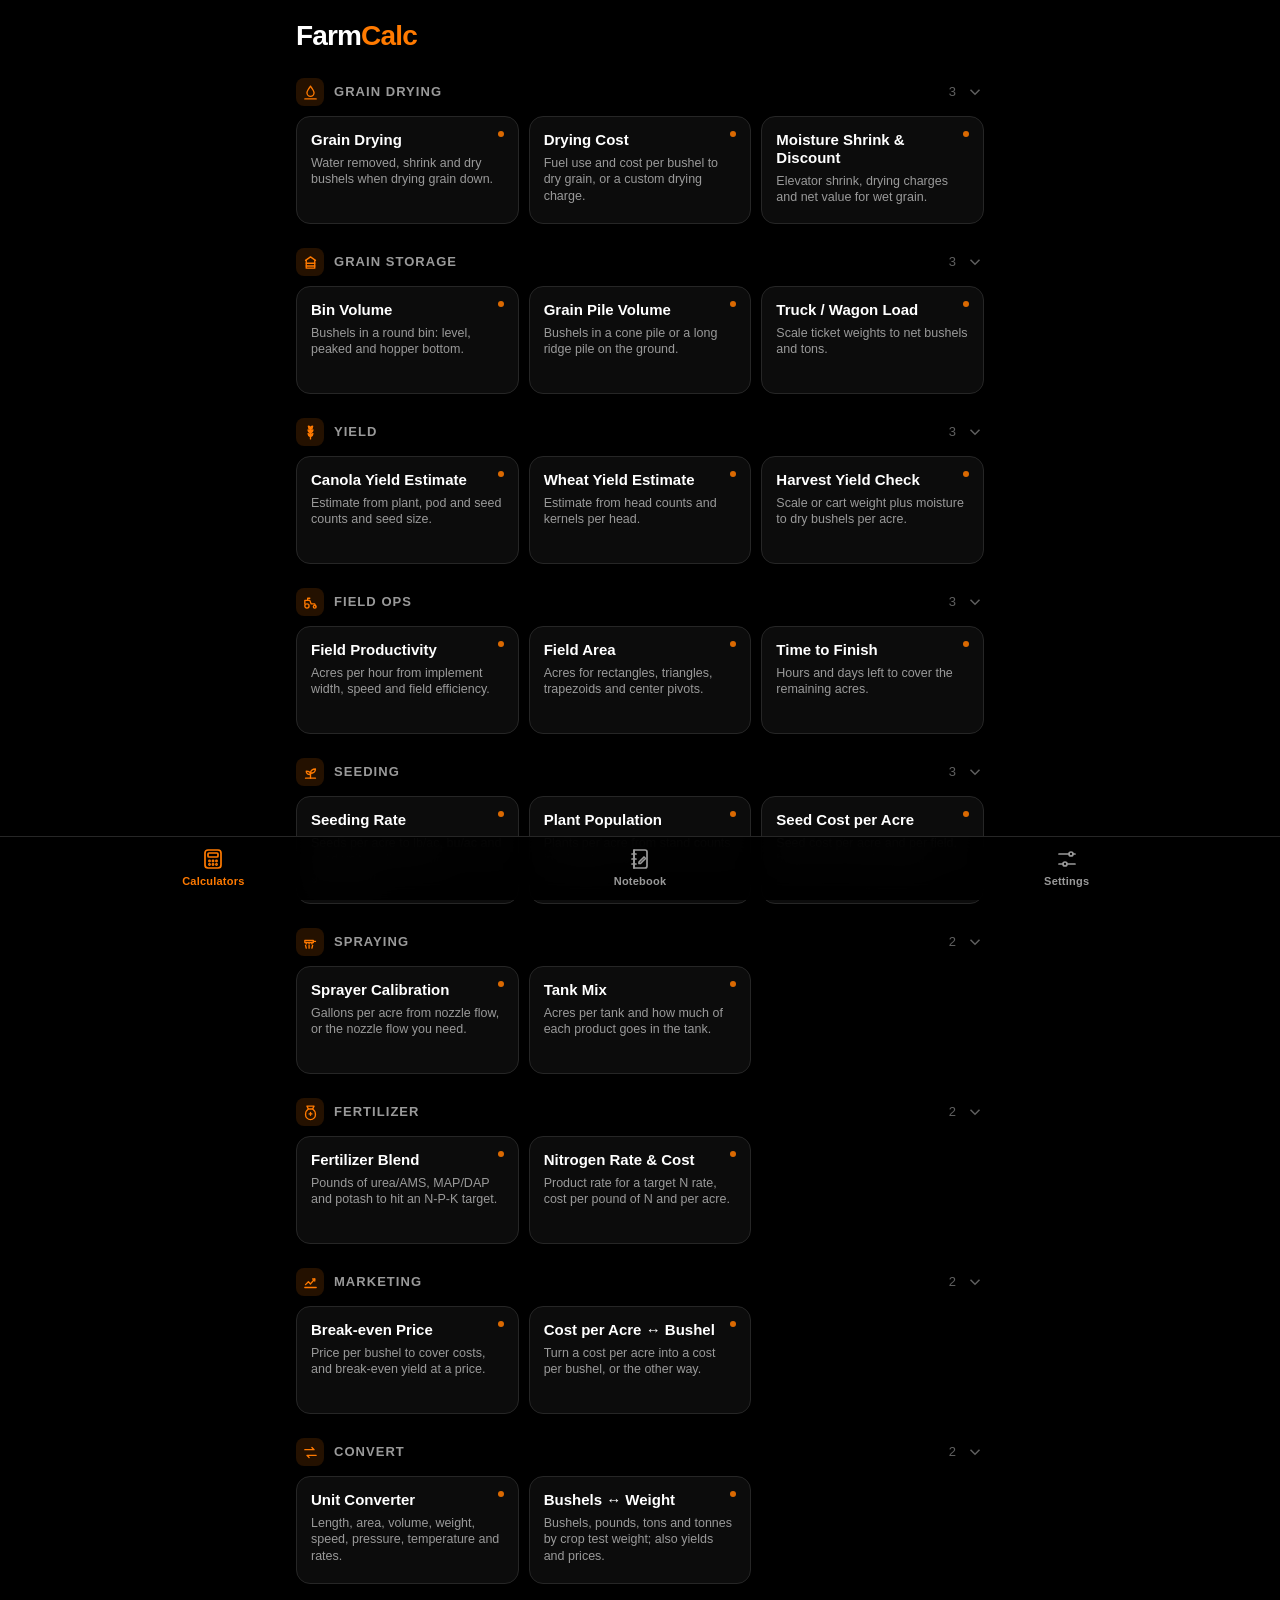
==== index.html @ 5f00cc7a "Add files via upload" ====
<!doctype html>
<html lang="en">
<head>
  <meta charset="utf-8">
  <meta name="viewport" content="width=device-width, initial-scale=1, viewport-fit=cover, user-scalable=no">
  <title>Farm Calc</title>
  <meta name="description" content="Farm calculators with a sketchable notebook.">
  <meta name="theme-color" content="#000000">
  <meta name="color-scheme" content="dark">

  <!-- Installable on Android and iPhone -->
  <link rel="manifest" href="manifest.webmanifest">
  <meta name="mobile-web-app-capable" content="yes">
  <meta name="apple-mobile-web-app-capable" content="yes">
  <meta name="apple-mobile-web-app-status-bar-style" content="black-translucent">
  <meta name="apple-mobile-web-app-title" content="Farm Calc">
  <link rel="apple-touch-icon" href="icons/apple-touch-icon.png">
  <link rel="icon" href="icons/icon.svg" type="image/svg+xml">

  <!-- Handwriting font for the notebook (cached by the service worker for offline use) -->
  <link rel="preconnect" href="https://fonts.googleapis.com">
  <link rel="preconnect" href="https://fonts.gstatic.com" crossorigin>
  <link rel="stylesheet" href="https://fonts.googleapis.com/css2?family=Caveat:wght@500;700&display=swap">

  <link rel="stylesheet" href="css/styles.css">
</head>
<body>
  <div id="app">
    <main id="view" class="view"></main>
    <nav class="tabbar" id="tabbar" aria-label="Main">
      <a href="#/" data-tab="home">
        <svg viewBox="0 0 24 24" aria-hidden="true"><rect x="4" y="3" width="16" height="18" rx="3"/><rect x="7" y="6" width="10" height="4" rx="1"/><circle cx="8.5" cy="14" r=".6"/><circle cx="12" cy="14" r=".6"/><circle cx="15.5" cy="14" r=".6"/><circle cx="8.5" cy="17.5" r=".6"/><circle cx="12" cy="17.5" r=".6"/><circle cx="15.5" cy="17.5" r=".6"/></svg>
        <span>Calculators</span>
      </a>
      <a href="#/notebook" data-tab="notebook">
        <svg viewBox="0 0 24 24" aria-hidden="true"><path d="M6 3h11a2 2 0 0 1 2 2v14a2 2 0 0 1-2 2H6z"/><path d="M6 3v18M4 7h4M4 12h4M4 17h4"/><path d="M11 15l5-5 1.5 1.5-5 5H11z"/></svg>
        <span>Notebook</span>
      </a>
      <a href="#/settings" data-tab="settings">
        <svg viewBox="0 0 24 24" aria-hidden="true"><path d="M4 7h10M18 7h2M4 17h4M12 17h8"/><circle cx="16" cy="7" r="2"/><circle cx="10" cy="17" r="2"/></svg>
        <span>Settings</span>
      </a>
    </nav>
    <div id="toast" class="toast" role="status" aria-live="polite"></div>
    <div id="sheet-root"></div>
  </div>
  <!-- One plain script (built from js/*.js by tools/build.py) so the app also opens straight from the folder -->
  <script src="js/bundle.js"></script>
</body>
</html>
---- css/styles.css ----
/* ============ Tokens ============ */
:root {
  --bg: #000;
  --surface: #0c0c0c;
  --surface-2: #151515;
  --surface-3: #1e1e1e;
  --line: #262626;
  --line-2: #333;
  --text: #fff;
  --muted: #9a9a9a;
  --faint: #5f5f5f;
  --accent: #ff7a00;
  --accent-2: #ff9a3d;
  --accent-dim: rgba(255, 122, 0, .14);
  --danger: #ff4d4d;
  --radius: 14px;
  --radius-sm: 10px;
  --tabbar-h: 64px;
  --safe-top: env(safe-area-inset-top, 0px);
  --safe-bottom: env(safe-area-inset-bottom, 0px);
  --font: -apple-system, BlinkMacSystemFont, "Segoe UI", Roboto, "Helvetica Neue", Arial, sans-serif;
  --hand: "Caveat", "Segoe Print", "Bradley Hand", "Comic Sans MS", cursive;
  color-scheme: dark;
}

* { box-sizing: border-box; -webkit-tap-highlight-color: transparent; }
html, body { margin: 0; height: 100%; background: var(--bg); color: var(--text); }
body {
  font-family: var(--font);
  font-size: 16px;
  line-height: 1.4;
  -webkit-font-smoothing: antialiased;
  overscroll-behavior: none;
}
button, input, select, textarea { font: inherit; color: inherit; }
button { cursor: pointer; }
a { color: inherit; text-decoration: none; }
svg { display: block; }

#app { min-height: 100%; }
.view {
  min-height: 100vh;
  padding: calc(var(--safe-top) + 8px) 16px calc(var(--tabbar-h) + var(--safe-bottom) + 24px);
  max-width: 720px;
  margin: 0 auto;
}
.view.full { max-width: none; padding: 0; height: 100vh; height: 100dvh; overflow: hidden; }

/* ============ Tab bar ============ */
.tabbar {
  position: fixed; left: 0; right: 0; bottom: 0; z-index: 50;
  display: flex; justify-content: space-around;
  height: calc(var(--tabbar-h) + var(--safe-bottom));
  padding-bottom: var(--safe-bottom);
  background: rgba(0, 0, 0, .92);
  backdrop-filter: blur(12px); -webkit-backdrop-filter: blur(12px);
  border-top: 1px solid var(--line);
}
.tabbar a {
  flex: 1; display: flex; flex-direction: column; align-items: center; justify-content: center; gap: 3px;
  color: var(--muted); font-size: 11px; font-weight: 600; letter-spacing: .02em;
}
.tabbar svg { width: 24px; height: 24px; fill: none; stroke: currentColor; stroke-width: 1.7; stroke-linecap: round; stroke-linejoin: round; }
.tabbar a.active { color: var(--accent); }

/* ============ Headers ============ */
.topbar { display: flex; align-items: center; gap: 10px; min-height: 56px; }
.topbar h1 { font-size: 20px; margin: 0; font-weight: 700; letter-spacing: -.01em; flex: 1; min-width: 0; overflow: hidden; text-overflow: ellipsis; white-space: nowrap; }
.brand { font-size: 28px !important; font-weight: 800 !important; letter-spacing: -.03em !important; }
.brand b { color: var(--accent); font-weight: 800; }
.icon-btn {
  width: 44px; height: 44px; flex: none; display: grid; place-items: center;
  border-radius: 12px; border: 1px solid var(--line); background: var(--surface);
  color: var(--text);
}
.icon-btn svg { width: 22px; height: 22px; fill: none; stroke: currentColor; stroke-width: 1.8; stroke-linecap: round; stroke-linejoin: round; }
.icon-btn:active { background: var(--surface-3); }
.icon-btn.plain { border-color: transparent; background: transparent; }

.subtitle { color: var(--muted); margin: -4px 0 16px; font-size: 14px; }

/* ============ Home ============ */
.search {
  display: flex; align-items: center; gap: 10px;
  background: var(--surface); border: 1px solid var(--line); border-radius: var(--radius);
  padding: 0 14px; height: 48px; margin: 4px 0 20px;
}
.search svg { width: 20px; height: 20px; fill: none; stroke: var(--muted); stroke-width: 2; stroke-linecap: round; }
.search input { flex: 1; background: none; border: 0; outline: 0; height: 100%; font-size: 16px; }
.search input::placeholder { color: var(--faint); }

.recent-row { display: flex; gap: 8px; overflow-x: auto; margin: -6px -16px 18px; padding: 0 16px; scrollbar-width: none; }
.recent-row::-webkit-scrollbar { display: none; }
.chip {
  flex: none; display: inline-flex; align-items: center; gap: 6px;
  height: 34px; padding: 0 12px; border-radius: 999px;
  border: 1px solid var(--line-2); background: var(--surface); color: var(--text);
  font-size: 13px; font-weight: 600; white-space: nowrap;
}
.chip .dot { width: 6px; height: 6px; border-radius: 50%; background: var(--accent); }

.cat-list { margin-top: 8px; }
.cat { margin-bottom: 18px; }
.cat-head {
  width: 100%; display: flex; align-items: center; gap: 10px;
  background: none; border: 0; padding: 6px 0 10px; text-align: left;
}
.cat-head .cat-icon { width: 28px; height: 28px; border-radius: 8px; display: grid; place-items: center; background: var(--accent-dim); color: var(--accent); }
.cat-head .cat-icon svg { width: 17px; height: 17px; fill: none; stroke: currentColor; stroke-width: 1.9; stroke-linecap: round; stroke-linejoin: round; }
.cat-head h2 { margin: 0; font-size: 13px; font-weight: 700; text-transform: uppercase; letter-spacing: .08em; color: var(--muted); flex: 1; }
.cat-head .count { color: var(--faint); font-size: 13px; }
.cat-head .chev { width: 18px; height: 18px; fill: none; stroke: var(--faint); stroke-width: 2; transition: transform .2s; }
.cat.collapsed .chev { transform: rotate(-90deg); }
.cat.collapsed .tiles { display: none; }

.tiles { display: grid; grid-template-columns: 1fr 1fr; gap: 10px; }
@media (min-width: 560px) { .tiles { grid-template-columns: 1fr 1fr 1fr; } }
.tile {
  position: relative; display: flex; flex-direction: column; gap: 6px;
  min-height: 108px; padding: 14px;
  background: var(--surface); border: 1px solid var(--line); border-radius: var(--radius);
  transition: border-color .15s, background .15s;
}
.tile:active { background: var(--surface-2); border-color: var(--accent); }
.tile .t-title { font-weight: 700; font-size: 15px; line-height: 1.2; }
.tile .t-desc { color: var(--muted); font-size: 12.5px; line-height: 1.3; }
.tile::after {
  content: ""; position: absolute; top: 14px; right: 14px; width: 6px; height: 6px; border-radius: 50%;
  background: var(--accent); opacity: .85;
}
.empty { color: var(--muted); text-align: center; padding: 40px 0; }

/* ============ Calculator page ============ */
.calc-desc { color: var(--muted); font-size: 14px; margin: -2px 0 18px; }
.panel { background: var(--surface); border: 1px solid var(--line); border-radius: var(--radius); padding: 6px 14px; margin-bottom: 14px; }
.panel-title { font-size: 12px; font-weight: 700; color: var(--muted); text-transform: uppercase; letter-spacing: .08em; margin: 12px 0 2px; }

.field { display: flex; align-items: center; gap: 10px; padding: 10px 0; border-bottom: 1px solid var(--line); }
.field:last-child { border-bottom: 0; }
.field label { flex: 1; min-width: 0; font-size: 15px; }
.field label small { display: block; color: var(--muted); font-size: 12px; margin-top: 1px; }
.field label .sym { color: var(--accent); font-weight: 700; font-size: 12px; margin-left: 4px; }
.field .input-wrap {
  display: flex; align-items: stretch; height: 44px; flex: none; width: 52%; max-width: 230px;
  background: var(--surface-2); border: 1px solid var(--line-2); border-radius: var(--radius-sm); overflow: hidden;
}
.field .input-wrap:focus-within { border-color: var(--accent); }
.field input[type=text] {
  flex: 1; min-width: 0; width: 100%; background: none; border: 0; outline: 0;
  padding: 0 10px; text-align: right; font-size: 17px; font-variant-numeric: tabular-nums;
}
.field input::placeholder { color: var(--faint); }
.unit-btn {
  flex: none; min-width: 58px; border-radius: 0; padding: 0 10px; border: 0; border-left: 1px solid var(--line-2);
  background: var(--surface-3); color: var(--accent); font-size: 13px; font-weight: 700;
}
.unit-static { flex: none; display: grid; place-items: center; padding: 0 10px; color: var(--muted); font-size: 13px; font-weight: 600; border-left: 1px solid var(--line-2); }
.field select, .select {
  height: 44px; flex: none; width: 52%; max-width: 230px;
  background: var(--surface-2); border: 1px solid var(--line-2); border-radius: var(--radius-sm);
  padding: 0 32px 0 12px; font-size: 15px; outline: 0;
  appearance: none; -webkit-appearance: none;
  background-image: url("data:image/svg+xml,%3Csvg xmlns='http://www.w3.org/2000/svg' viewBox='0 0 24 24' fill='none' stroke='%23ff7a00' stroke-width='2.4' stroke-linecap='round'%3E%3Cpath d='M6 9l6 6 6-6'/%3E%3C/svg%3E");
  background-repeat: no-repeat; background-position: right 10px center; background-size: 16px;
}
.field select:focus, .select:focus { border-color: var(--accent); }
.field.invalid .input-wrap { border-color: var(--danger); }

.seg { display: flex; background: var(--surface-2); border: 1px solid var(--line-2); border-radius: var(--radius-sm); padding: 3px; gap: 3px; }
.seg button { flex: 1; height: 36px; border: 0; border-radius: 8px; background: none; color: var(--muted); font-weight: 600; font-size: 14px; }
.seg button.on { background: var(--accent); color: #000; }

/* Results */
.results { border-color: var(--line-2); padding: 14px; }
.result-primary { display: flex; flex-direction: column; gap: 2px; padding-bottom: 12px; border-bottom: 1px solid var(--line); margin-bottom: 6px; }
.result-primary .r-label { color: var(--muted); font-size: 13px; font-weight: 600; }
.result-primary .r-value { font-size: 38px; font-weight: 800; letter-spacing: -.02em; color: var(--accent); font-variant-numeric: tabular-nums; line-height: 1.1; }
.result-primary .r-unit { font-size: 16px; font-weight: 700; color: var(--text); margin-left: 4px; }
.result-row { display: flex; align-items: baseline; justify-content: space-between; gap: 10px; padding: 9px 0; border-bottom: 1px solid var(--line); }
.result-row:last-child { border-bottom: 0; }
.result-row .r-label { color: var(--muted); font-size: 14px; }
.result-row .r-value { font-weight: 700; font-size: 16px; font-variant-numeric: tabular-nums; text-align: right; }
/* Result units: tap the unit to switch it */
.r-unit-btn {
  background: none; border: 0; padding: 2px 0; margin: 0;
  color: var(--accent-2); font-weight: 700; font-size: inherit;
  text-decoration: underline dotted rgba(255, 154, 61, .5); text-underline-offset: 3px;
}
.result-primary .r-unit-btn { margin-left: 6px; font-size: 16px; }

/* Choice fields: segmented toggle (2–3 short options) under the label */
.field.stack { flex-direction: column; align-items: stretch; gap: 8px; }
.field.stack .choice-seg { width: 100%; }
.choice-seg button { min-height: 38px; padding: 0 6px; font-size: 14px; }

/* Choice fields with longer lists: a rounded button that opens a picker sheet */
.pick-btn {
  flex: none; width: 52%; max-width: 230px; height: 44px;
  display: flex; align-items: center; gap: 8px; padding: 0 12px 0 14px;
  background: var(--surface-2); border: 1px solid var(--line-2); border-radius: var(--radius-sm);
  color: var(--text); font-size: 15px; text-align: left;
}
.pick-btn .pick-label { flex: 1; min-width: 0; overflow: hidden; text-overflow: ellipsis; white-space: nowrap; }
.pick-btn svg { width: 16px; height: 16px; flex: none; fill: none; stroke: var(--accent); stroke-width: 2.4; stroke-linecap: round; stroke-linejoin: round; }
.pick-btn:active, .pick-btn:focus-visible { border-color: var(--accent); outline: 0; }
.sheet .list-item.on .li-title { color: var(--accent); }
.sheet .list-item.on svg { stroke: var(--accent); }

/* Show work: per-step add */
.work .step { position: relative; padding-right: 40px; }
.step-add {
  position: absolute; top: 0; right: 0; width: 32px; height: 32px; border-radius: 9px;
  border: 1px solid var(--line-2); background: var(--surface); color: var(--accent);
  display: grid; place-items: center; padding: 0;
}
.step-add svg { width: 16px; height: 16px; fill: none; stroke: currentColor; stroke-width: 2.4; stroke-linecap: round; }
.step-add:active { background: var(--accent); color: #000; }
.work-hint { margin-left: auto; color: var(--faint); font-weight: 500; font-size: 12px; }

/* Add-to-notebook picker */
.sheet .list-item.pick .checkbox {
  width: 22px; height: 22px; flex: none; border-radius: 6px; border: 2px solid var(--line-2);
  display: grid; place-items: center;
}
.sheet .list-item.pick.on .checkbox { background: var(--accent); border-color: var(--accent); }
.sheet .list-item.pick.on .checkbox svg { stroke: #000; width: 15px; height: 15px; stroke-width: 3; }
.sheet .li-sub.hand-line { font-family: var(--hand); font-size: 17px; color: #cfcfcf; white-space: nowrap; overflow: hidden; text-overflow: ellipsis; }
.sheet-note { color: var(--muted); margin: -6px 0 12px; font-size: 13.5px; }
.results .placeholder { color: var(--muted); text-align: center; padding: 16px 0; font-size: 14px; }
.result-note { color: var(--muted); font-size: 12.5px; padding: 8px 0 2px; }
.result-warn { color: #ffb066; font-size: 13px; padding: 8px 0 2px; }

.work { margin-top: 4px; }
.work summary { list-style: none; cursor: pointer; color: var(--muted); font-size: 13px; font-weight: 600; padding: 10px 0 4px; display: flex; align-items: center; gap: 6px; }
.work summary::-webkit-details-marker { display: none; }
.work summary svg { width: 14px; height: 14px; fill: none; stroke: currentColor; stroke-width: 2.4; transition: transform .2s; }
.work[open] summary svg { transform: rotate(90deg); }
.work .hand-steps { font-size: 20px; }

.actions { display: flex; gap: 10px; margin: 6px 0 14px; }
.btn {
  flex: 1; height: 50px; border-radius: var(--radius); border: 1px solid var(--line-2);
  background: var(--surface); color: var(--text); font-weight: 700; font-size: 15px;
  display: inline-flex; align-items: center; justify-content: center; gap: 8px; padding: 0 16px;
}
.btn svg { width: 20px; height: 20px; fill: none; stroke: currentColor; stroke-width: 2; stroke-linecap: round; stroke-linejoin: round; }
.btn.primary { background: var(--accent); border-color: var(--accent); color: #000; }
.btn.primary:active { background: var(--accent-2); }
.btn:disabled { opacity: .4; }
.btn.small { height: 40px; font-size: 14px; flex: none; }
.btn.danger { color: var(--danger); border-color: rgba(255, 77, 77, .4); }

.links { display: flex; flex-wrap: wrap; gap: 8px; margin-top: 4px; }
.links .chip { color: var(--accent); border-color: rgba(255, 122, 0, .4); }

/* ============ Handwritten steps (calc page + notebook cards) ============ */
.hand-steps { font-family: var(--hand); color: #f2f2f2; line-height: 1.15; }
.hand-steps .hand-title {
  font-size: 1.35em; font-weight: 700; color: #fff; line-height: 1.1;
  display: inline-block; border-bottom: 2px solid var(--accent); padding-bottom: 2px; margin-bottom: 2px;
}
.hand-steps .hand-sub { color: var(--accent-2); font-size: .85em; margin-bottom: 4px; }
.hand-steps .hand-title + .given, .hand-steps .hand-sub + .given { margin-top: 6px; }
.hand-steps .given { color: #cfcfcf; margin-bottom: 8px; }
.hand-steps .given .g-head { color: var(--accent-2); font-size: .8em; text-transform: lowercase; }
.hand-steps .given div { white-space: nowrap; overflow: hidden; text-overflow: ellipsis; }
.hand-steps .given .g-label { color: #8d8d8d; font-size: .75em; margin-left: 6px; }
.hand-steps .step { margin: 0 0 10px; }
.hand-steps .s-label { color: var(--accent-2); font-size: .8em; }
.hand-steps .s-line { padding-left: 14px; overflow-wrap: anywhere; }
.hand-steps .s-line.first { padding-left: 0; }
.hand-steps .ans { display: inline-block; font-weight: 700; color: #fff; border-bottom: 2px solid var(--accent); padding-bottom: 1px; }
.hand-steps .final .ans { border-bottom: 0; box-shadow: 0 0 0 2px var(--accent); border-radius: 4px; padding: 0 6px; }

/* ============ Sheet / toast ============ */
.toast {
  position: fixed; left: 50%; bottom: calc(var(--tabbar-h) + var(--safe-bottom) + 16px); z-index: 80;
  transform: translate(-50%, 20px); opacity: 0; pointer-events: none;
  display: flex; align-items: center; gap: 12px;
  background: #fff; color: #000; border-radius: 12px; padding: 12px 16px; font-weight: 600; font-size: 14px;
  box-shadow: 0 10px 30px rgba(0, 0, 0, .6); transition: .2s; max-width: calc(100vw - 32px);
}
.toast.show { opacity: 1; transform: translate(-50%, 0); pointer-events: auto; }
.toast span { white-space: nowrap; overflow: hidden; text-overflow: ellipsis; }
.toast button { background: none; border: 0; color: var(--accent); font-weight: 800; padding: 0; }

.sheet-backdrop { position: fixed; inset: 0; z-index: 90; background: rgba(0, 0, 0, .6); opacity: 0; transition: opacity .2s; }
.sheet {
  position: fixed; left: 0; right: 0; bottom: 0; z-index: 91;
  max-width: 720px; margin: 0 auto; max-height: 82vh; overflow-y: auto;
  background: var(--surface); border: 1px solid var(--line-2); border-bottom: 0;
  border-radius: 20px 20px 0 0;
  padding: 10px 16px calc(var(--safe-bottom) + 18px);
  transform: translateY(100%); transition: transform .22s ease-out;
}
.sheet-open .sheet-backdrop { opacity: 1; }
.sheet-open .sheet { transform: translateY(0); }
.sheet .grab { width: 40px; height: 4px; border-radius: 2px; background: var(--line-2); margin: 0 auto 12px; }
.sheet h3 { margin: 0 0 12px; font-size: 18px; }
.sheet .list-item {
  display: flex; align-items: center; gap: 12px; width: 100%; min-height: 52px; padding: 8px 12px; margin-bottom: 6px;
  background: var(--surface-2); border: 1px solid var(--line); border-radius: 12px; text-align: left;
}
.sheet .list-item.on { border-color: var(--accent); }
.sheet .list-item .li-main { flex: 1; min-width: 0; }
.sheet .list-item .li-title { font-weight: 600; overflow: hidden; text-overflow: ellipsis; white-space: nowrap; }
.sheet .list-item .li-sub { color: var(--muted); font-size: 12.5px; }
.sheet .list-item svg { width: 20px; height: 20px; fill: none; stroke: var(--muted); stroke-width: 2; stroke-linecap: round; stroke-linejoin: round; flex: none; }
.sheet .row { display: flex; gap: 8px; margin-top: 10px; }
.text-input {
  width: 100%; height: 48px; padding: 0 14px; background: var(--surface-2); border: 1px solid var(--line-2);
  border-radius: 12px; outline: 0; font-size: 16px;
}
.text-input:focus { border-color: var(--accent); }

/* ============ Settings ============ */
.set-group { margin-bottom: 20px; }
.set-group h2 { font-size: 12px; font-weight: 700; color: var(--muted); text-transform: uppercase; letter-spacing: .08em; margin: 0 0 8px; }
.set-row { display: flex; align-items: center; justify-content: space-between; gap: 12px; padding: 12px 0; border-bottom: 1px solid var(--line); }
.set-row:last-child { border-bottom: 0; }
.set-row .s-text { flex: 1; min-width: 0; }
.set-row .s-text small { display: block; color: var(--muted); font-size: 12.5px; }
.set-row .seg { width: 170px; flex: none; }
.set-row .select { width: 150px; }
.set-row .text-input { width: 90px; height: 44px; text-align: center; }
.set-row.stack { flex-direction: column; align-items: stretch; gap: 10px; }
.set-row.stack .seg { width: 100%; }
.set-btns { display: flex; flex-direction: column; gap: 8px; padding: 12px 0; }
.set-btns .btn { flex: none; }
.about { color: var(--faint); font-size: 12.5px; text-align: center; margin-top: 24px; }

/* ============ Notebook ============ */
.nb { position: relative; height: 100%; display: flex; flex-direction: column; }
.nb-top {
  position: absolute; right: 0; top: 0; z-index: 20;
  display: flex; align-items: center; justify-content: flex-end; gap: 8px;
  padding: calc(var(--safe-top) + 8px) 12px 8px;
  pointer-events: none;
}
.nb-top > * { pointer-events: auto; }
.nb-top .icon-btn { background: rgba(12, 12, 12, .92); }

.nb-viewport {
  position: absolute; inset: 0; overflow: hidden; touch-action: none; background: #050505;
  user-select: none; -webkit-user-select: none; -webkit-touch-callout: none;
}
.nb-world { position: absolute; left: 0; top: 0; transform-origin: 0 0; will-change: transform; }

/* ---- Paper ----
   Sizes are in page units (the paper is scaled with the view).
   --head-h: heading band height, --margin-x: margin line position. */
.nb-paper {
  position: absolute; left: 0; top: 0; border-radius: 4px 10px 10px 4px;
  background-color: #0b0b0b;
  box-shadow: 0 0 0 1px #1d1d1d, 0 20px 60px rgba(0, 0, 0, .8);
}
.nb-rules { position: absolute; left: 0; right: 0; top: var(--head-h); bottom: 0; }
.nb-paper.grid .nb-rules {
  background-image:
    linear-gradient(rgba(255, 255, 255, .055) 1px, transparent 1px),
    linear-gradient(90deg, rgba(255, 255, 255, .055) 1px, transparent 1px);
  background-size: 32px 32px;
}
/* Lined: blue ruled lines, red margin line, three ring holes */
.nb-paper.lines .nb-rules {
  background-image: linear-gradient(transparent 35px, rgba(77, 163, 255, .24) 35px, rgba(77, 163, 255, .24) 36px);
  background-size: 100% 36px;
}
.nb-paper.lines::before {
  content: ""; position: absolute; top: 0; bottom: 0; left: var(--margin-x); width: 2px;
  background: rgba(255, 90, 90, .45); z-index: 1;
}
.nb-holes { display: none; }
.nb-paper.lines .nb-holes { display: block; position: absolute; left: 29px; top: 0; bottom: 0; width: 34px; }
.nb-holes span {
  position: absolute; left: 0; width: 34px; height: 34px; margin-top: -17px; border-radius: 50%;
  background: #050505;
  box-shadow: inset 0 3px 6px rgba(0, 0, 0, .95), 0 0 0 1px #1f1f1f, 0 1px 0 1px rgba(255, 255, 255, .04);
}
.nb-holes span:nth-child(1) { top: 18%; }
.nb-holes span:nth-child(2) { top: 50%; }
.nb-holes span:nth-child(3) { top: 82%; }

/* Heading band: page name + page number + date. Tap to rename/switch. */
.nb-head {
  position: absolute; left: 0; right: 0; top: 0; height: var(--head-h); z-index: 2;
  display: flex; align-items: flex-end; justify-content: space-between; gap: 24px;
  padding: 0 48px 26px 40px; text-align: left;
  background: none; border: 0; border-bottom: 2px solid rgba(255, 255, 255, .28);
  box-shadow: 0 4px 0 -2px #0b0b0b, 0 5px 0 -2px rgba(255, 255, 255, .28);
  color: #fff; cursor: pointer; border-radius: 4px 10px 0 0;
}
.nb-paper.lines .nb-head { padding-left: calc(var(--margin-x) + 22px); }
.nb-head:active { background: rgba(255, 122, 0, .06); }
.nb-head:focus-visible { outline: 3px solid var(--accent); outline-offset: -3px; }
.ph-left { min-width: 0; flex: 1; }
.ph-title { display: flex; align-items: center; gap: 12px; min-width: 0; }
.ph-name {
  font-family: var(--hand); font-size: 54px; font-weight: 700; line-height: 1;
  overflow: hidden; text-overflow: ellipsis; white-space: nowrap;
}
.ph-caret {
  flex: none; width: 36px; height: 36px; border-radius: 10px; display: grid; place-items: center;
  background: var(--accent-dim); color: var(--accent);
}
.ph-caret svg { width: 22px; height: 22px; fill: none; stroke: currentColor; stroke-width: 2.6; stroke-linecap: round; stroke-linejoin: round; }
.ph-sub { font-size: 17px; color: var(--muted); margin-top: 8px; }
.ph-date { flex: none; display: flex; align-items: baseline; gap: 10px; padding-bottom: 4px; }
.ph-date-label { font-size: 15px; color: var(--faint); text-transform: uppercase; letter-spacing: .08em; }
.ph-date-val { font-family: var(--hand); font-size: 28px; color: var(--accent-2); border-bottom: 1px solid rgba(255, 255, 255, .25); padding: 0 6px; }

.nb-cards { position: absolute; left: 0; top: 0; }
.nb-ink { position: absolute; left: 0; top: 0; pointer-events: none; }
.nb.drawing .nb-cards { pointer-events: none; }

/* Notebook cards are just handwriting on the paper: no box, no bar.
   Tapping one (Move tool) outlines it and shows a small control tab above it. */
.ncard {
  position: absolute; width: 340px;
  background: none; border-radius: 10px;
  outline: 1.5px dashed transparent; outline-offset: 2px;
  cursor: grab;
}
.ncard.selected { outline-color: rgba(255, 122, 0, .55); background: rgba(255, 122, 0, .03); z-index: 4; }
.ncard.dragging { outline-color: var(--accent); background: rgba(255, 122, 0, .05); z-index: 5; cursor: grabbing; }

/* Lined paper: every written line takes exactly one ruled row (36px) so the
   handwriting sits on the blue lines. Cards are snapped to the rows in JS. */
.paper-lines .ncard-body { padding: 0 12px; }
.paper-lines .ncard-body .hand-steps { line-height: 36px; }
.paper-lines .ncard-body .hand-steps .hand-title,
.paper-lines .ncard-body .hand-steps .hand-sub,
.paper-lines .ncard-body .hand-steps .given > div,
.paper-lines .ncard-body .hand-steps .s-label,
.paper-lines .ncard-body .hand-steps .s-line { line-height: 36px; min-height: 36px; margin: 0; padding-top: 0; padding-bottom: 0; }
.paper-lines .ncard-body .hand-steps .given,
.paper-lines .ncard-body .hand-steps .step { margin: 0; }
.paper-lines .ncard-body .hand-steps .hand-title {
  display: block; border-bottom: 0;
  text-decoration: underline 2px var(--accent); text-underline-offset: 5px;
}
.paper-lines .ncard-body .hand-steps .final .ans { padding-top: 0; padding-bottom: 0; line-height: 28px; }
.paper-lines .ncard-note { line-height: 36px; padding-top: 0; }

/* Free text written on the page (Text tool) */
.ncard.textcard { width: max-content; max-width: 640px; min-width: 40px; }
.ncard-text {
  font-family: var(--hand); line-height: 1.3; white-space: pre-wrap; overflow-wrap: anywhere;
  padding: 2px 8px;
}
.paper-lines .ncard-text { line-height: 36px; padding-top: 0; padding-bottom: 0; }
.nb.texting .nb-viewport { cursor: text; }
.ncard-head {
  display: none; position: absolute; right: -2px; bottom: 100%; margin-bottom: 6px;
  align-items: center; gap: 2px; padding: 2px 2px 2px 10px;
  background: rgba(18, 18, 18, .96); border: 1px solid var(--line-2); border-radius: 10px;
  box-shadow: 0 6px 18px rgba(0, 0, 0, .6); white-space: nowrap;
}
.ncard.selected .ncard-head { display: flex; }
.ncard-head .nh-text { min-width: 0; margin-right: 4px; }
.ncard-head .nh-date { color: var(--muted); font-size: 12px; }
.ncard-head button { width: 34px; height: 34px; flex: none; border: 0; background: none; color: var(--text); border-radius: 8px; display: grid; place-items: center; }
.ncard-head button svg { width: 18px; height: 18px; fill: none; stroke: currentColor; stroke-width: 2; stroke-linecap: round; }
.ncard-body { padding: 8px 12px 4px; font-size: 23px; }
/* softer, ink-like labels so the working reads like a page of notes */
.ncard-body .hand-steps .s-label { color: #a9a9a9; }
.ncard-body .hand-steps .given { color: #bdbdbd; }
.ncard-body .hand-steps .given .g-head { color: #8d8d8d; }
.ncard-body .hand-steps .step { margin-bottom: 12px; }
.ncard.collapsed .ncard-body .given, .ncard.collapsed .ncard-body .step:not(.final) { display: none; }
.ncard-note { font-family: var(--hand); font-size: 20px; color: #d6d6d6; padding: 0 14px 10px; white-space: pre-wrap; }

.nb-tools {
  position: absolute; left: 50%; transform: translateX(-50%); z-index: 20;
  bottom: calc(var(--tabbar-h) + var(--safe-bottom) + 12px);
  display: flex; align-items: center; gap: 2px; padding: 5px;
  background: rgba(18, 18, 18, .96); border: 1px solid var(--line-2); border-radius: 16px;
  box-shadow: 0 10px 30px rgba(0, 0, 0, .7); max-width: calc(100vw - 16px);
}
.nb-tools button .tdot { position: absolute; bottom: 3px; left: 50%; width: 7px; height: 7px; margin-left: -3.5px; border-radius: 50%; box-shadow: 0 0 0 1.5px #000; }
.tool-pop .wd-text { font-family: var(--hand); font-weight: 700; line-height: 1; }
.tool-pop .size-seg { margin: 4px 0; }
.text-style { padding: 4px 0 12px; }
.text-style .ts-label { color: var(--muted); font-size: 12px; font-weight: 700; text-transform: uppercase; letter-spacing: .08em; margin: 8px 0 6px; }
.text-style .ts-swatches { display: flex; gap: 10px; flex-wrap: wrap; }
.text-style .sw { width: 36px; height: 36px; border-radius: 50%; border: 3px solid transparent; padding: 0; }
.text-style .sw.on { border-color: #fff; box-shadow: 0 0 0 2px var(--accent); }
.tool-pop .tp-hint { color: var(--muted); font-size: 12px; text-align: center; margin-top: 8px; }
.text-input.text-area { height: auto; min-height: 120px; padding: 12px 14px; resize: vertical; font-family: var(--hand); font-size: 22px; line-height: 1.3; }
.nb-tools button {
  width: 40px; height: 42px; flex: none; border: 0; border-radius: 11px; background: none; color: var(--text);
  display: grid; place-items: center; position: relative;
}
.nb-tools button svg { width: 22px; height: 22px; fill: none; stroke: currentColor; stroke-width: 1.8; stroke-linecap: round; stroke-linejoin: round; }
.nb-tools button.on { background: var(--accent); color: #000; }
.nb-tools button:disabled { opacity: .3; }
.nb-tools .sep { width: 1px; height: 26px; background: var(--line-2); margin: 0 3px; flex: none; }
.nb-tools .swatch { width: 22px; height: 22px; border-radius: 50%; border: 2px solid #fff; }

.tool-pop {
  position: absolute; left: 50%; transform: translateX(-50%); z-index: 21;
  bottom: calc(var(--tabbar-h) + var(--safe-bottom) + 72px);
  background: rgba(18, 18, 18, .98); border: 1px solid var(--line-2); border-radius: 16px; padding: 12px;
  box-shadow: 0 10px 30px rgba(0, 0, 0, .7); width: min(320px, calc(100vw - 24px));
}
.tool-pop .tp-row { display: flex; align-items: center; gap: 10px; justify-content: center; margin: 4px 0; }
.tool-pop .tp-label { color: var(--muted); font-size: 12px; font-weight: 600; text-align: center; margin: 6px 0 2px; }
.tool-pop .sw { width: 34px; height: 34px; border-radius: 50%; border: 3px solid transparent; padding: 0; }
.tool-pop .sw.on { border-color: #fff; box-shadow: 0 0 0 2px var(--accent); }
.tool-pop .wd { width: 44px; height: 38px; border-radius: 10px; border: 1px solid var(--line-2); background: var(--surface-2); display: grid; place-items: center; }
.tool-pop .wd.on { border-color: var(--accent); }
.tool-pop .wd i { display: block; background: #fff; border-radius: 99px; width: 22px; }
.tool-pop .toggle { display: flex; align-items: center; gap: 8px; justify-content: center; color: var(--text); font-size: 14px; background: none; border: 1px solid var(--line-2); border-radius: 10px; height: 38px; padding: 0 12px; }
.tool-pop .toggle.on { border-color: var(--accent); color: var(--accent); }

.nb-zoom {
  position: absolute; right: 12px; z-index: 20;
  bottom: calc(var(--tabbar-h) + var(--safe-bottom) + 76px);
  display: flex; flex-direction: column; gap: 6px;
}
.nb-zoom button { width: 40px; height: 40px; border-radius: 12px; border: 1px solid var(--line-2); background: rgba(18, 18, 18, .96); color: var(--text); font-size: 20px; font-weight: 600; display: grid; place-items: center; }
.nb-zoom button svg { width: 18px; height: 18px; fill: none; stroke: currentColor; stroke-width: 2; stroke-linecap: round; }
.nb-empty {
  position: absolute; left: 50%; top: 42%; transform: translate(-50%, -50%); z-index: 1; pointer-events: none;
  text-align: center; color: var(--muted); width: 280px;
}
.nb-empty .hand { font-family: var(--hand); font-size: 30px; color: #ddd; }

/* Tests page */
.test-out { font-family: ui-monospace, Consolas, monospace; font-size: 13px; white-space: pre-wrap; }
.pass { color: #5fd38d; } .fail { color: var(--danger); }
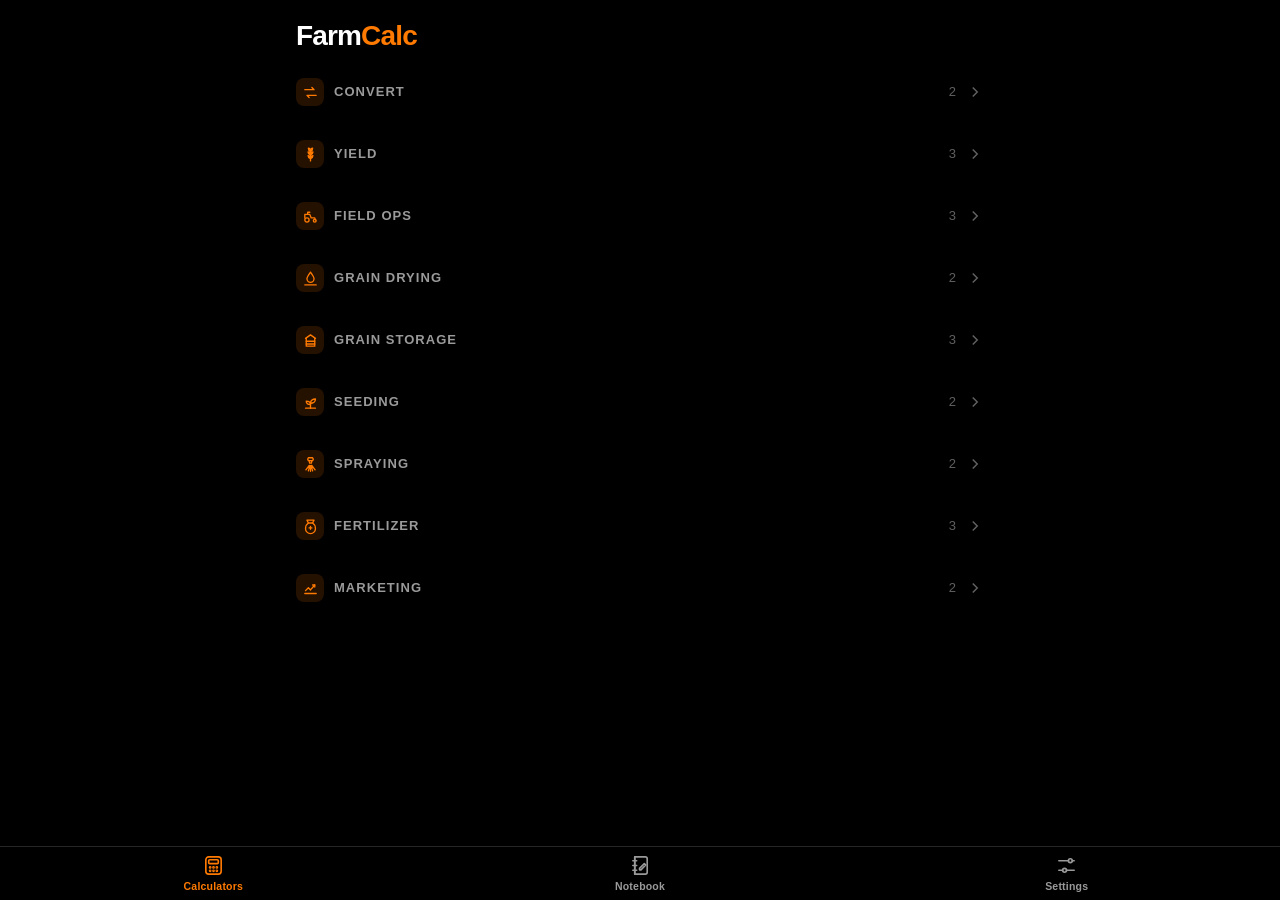
==== commit b8c01d6e: "Add files via upload" ====
--- a/index.html
+++ b/index.html
@@ -12,7 +12,9 @@
   <link rel="manifest" href="manifest.webmanifest">
   <meta name="mobile-web-app-capable" content="yes">
   <meta name="apple-mobile-web-app-capable" content="yes">
-  <meta name="apple-mobile-web-app-status-bar-style" content="black-translucent">
+  <!-- "black" (not black-translucent): the app starts below the iPhone status bar, which stops
+       iOS 26 blurring the top of the app. Takes effect after re-adding the app to the home screen. -->
+  <meta name="apple-mobile-web-app-status-bar-style" content="black">
   <meta name="apple-mobile-web-app-title" content="Farm Calc">
   <link rel="apple-touch-icon" href="icons/apple-touch-icon.png">
   <link rel="icon" href="icons/icon.svg" type="image/svg+xml">
@@ -21,6 +23,8 @@
   <link rel="preconnect" href="https://fonts.googleapis.com">
   <link rel="preconnect" href="https://fonts.gstatic.com" crossorigin>
   <link rel="stylesheet" href="https://fonts.googleapis.com/css2?family=Caveat:wght@500;700&display=swap">
+  <!-- Caveat has no Greek letters; Playpen Sans supplies just π θ α Σ Δ η μ ρ for the handwritten working -->
+  <link rel="stylesheet" href="https://fonts.googleapis.com/css2?family=Playpen+Sans:wght@500;700&text=%CF%80%CE%B8%CE%B1%CE%A3%CE%94%CE%B7%CE%BC%CF%81&display=swap">
 
   <link rel="stylesheet" href="css/styles.css">
 </head>
--- a/css/styles.css
+++ b/css/styles.css
@@ -13,14 +13,71 @@
   --accent-2: #ff9a3d;
   --accent-dim: rgba(255, 122, 0, .14);
   --danger: #ff4d4d;
+  /* paper, ink and floating-panel colors (Night theme) */
+  --paper: #0b0b0b;
+  --desk: #050505;
+  --paper-edge: #1d1d1d;
+  --grid: rgba(255, 255, 255, .055);
+  --rule: rgba(77, 163, 255, .24);
+  --margin-line: rgba(255, 90, 90, .45);
+  --head-rule: rgba(255, 255, 255, .28);
+  --dots: rgba(255, 255, 255, .22);
+  --ink: #f2f2f2;
+  --ink-strong: #fff;
+  --ink-soft: #bdbdbd;
+  --ink-faint: #8d8d8d;
+  --float: rgba(18, 18, 18, .96);
+  --tabbar-bg: rgba(0, 0, 0, .92);
+  --shadow: rgba(0, 0, 0, .6);
+  --toast-bg: #fff;
+  --toast-fg: #000;
+  --warn: #ffb066;
   --radius: 14px;
   --radius-sm: 10px;
-  --tabbar-h: 64px;
+  --tabbar-h: 54px;
+  --rail-w: 62px;          /* side rail width in landscape */
   --safe-top: env(safe-area-inset-top, 0px);
   --safe-bottom: env(safe-area-inset-bottom, 0px);
   --font: -apple-system, BlinkMacSystemFont, "Segoe UI", Roboto, "Helvetica Neue", Arial, sans-serif;
-  --hand: "Caveat", "Segoe Print", "Bradley Hand", "Comic Sans MS", cursive;
+  --hand: "Caveat", "Playpen Sans", "Segoe Print", "Bradley Hand", "Comic Sans MS", cursive;
   color-scheme: dark;
+}
+
+/* ============ Day theme ============
+   Set by js/theme.js as <html data-theme="day"> (Settings → Theme). */
+html[data-theme="day"] {
+  color-scheme: light;
+  --bg: #f4f2ee;
+  --surface: #ffffff;
+  --surface-2: #f3f1ed;
+  --surface-3: #e8e5df;
+  --line: #e2ded6;
+  --line-2: #d3cec4;
+  --text: #141414;
+  --muted: #6b6760;
+  --faint: #9a958c;
+  --accent: #f07300;
+  --accent-2: #c55a00;
+  --accent-dim: rgba(240, 115, 0, .12);
+  --danger: #d32f2f;
+  --paper: #fffdf8;
+  --desk: #dcd7cd;
+  --paper-edge: #cdc7bb;
+  --grid: rgba(0, 0, 0, .08);
+  --rule: rgba(50, 120, 210, .32);
+  --margin-line: rgba(215, 45, 45, .55);
+  --head-rule: rgba(0, 0, 0, .3);
+  --dots: rgba(0, 0, 0, .25);
+  --ink: #1d1d1d;
+  --ink-strong: #000;
+  --ink-soft: #4a4a4a;
+  --ink-faint: #7a7a7a;
+  --float: rgba(255, 255, 255, .97);
+  --tabbar-bg: rgba(255, 255, 255, .94);
+  --shadow: rgba(0, 0, 0, .16);
+  --toast-bg: #1d1d1d;
+  --toast-fg: #fff;
+  --warn: #a85400;
 }
 
 * { box-sizing: border-box; -webkit-tap-highlight-color: transparent; }
@@ -52,15 +109,15 @@
   display: flex; justify-content: space-around;
   height: calc(var(--tabbar-h) + var(--safe-bottom));
   padding-bottom: var(--safe-bottom);
-  background: rgba(0, 0, 0, .92);
+  background: var(--tabbar-bg);
   backdrop-filter: blur(12px); -webkit-backdrop-filter: blur(12px);
   border-top: 1px solid var(--line);
 }
 .tabbar a {
-  flex: 1; display: flex; flex-direction: column; align-items: center; justify-content: center; gap: 3px;
-  color: var(--muted); font-size: 11px; font-weight: 600; letter-spacing: .02em;
-}
-.tabbar svg { width: 24px; height: 24px; fill: none; stroke: currentColor; stroke-width: 1.7; stroke-linecap: round; stroke-linejoin: round; }
+  flex: 1; display: flex; flex-direction: column; align-items: center; justify-content: center; gap: 2px;
+  color: var(--muted); font-size: 10.5px; font-weight: 600; letter-spacing: .02em;
+}
+.tabbar svg { width: 23px; height: 23px; fill: none; stroke: currentColor; stroke-width: 1.7; stroke-linecap: round; stroke-linejoin: round; }
 .tabbar a.active { color: var(--accent); }
 
 /* ============ Headers ============ */
@@ -224,11 +281,17 @@
 }
 .sheet .list-item.pick.on .checkbox { background: var(--accent); border-color: var(--accent); }
 .sheet .list-item.pick.on .checkbox svg { stroke: #000; width: 15px; height: 15px; stroke-width: 3; }
-.sheet .li-sub.hand-line { font-family: var(--hand); font-size: 17px; color: #cfcfcf; white-space: nowrap; overflow: hidden; text-overflow: ellipsis; }
+.sheet .li-sub.hand-line { font-family: var(--hand); font-size: 17px; color: var(--ink-soft); white-space: nowrap; overflow: hidden; text-overflow: ellipsis; }
 .sheet-note { color: var(--muted); margin: -6px 0 12px; font-size: 13.5px; }
 .results .placeholder { color: var(--muted); text-align: center; padding: 16px 0; font-size: 14px; }
 .result-note { color: var(--muted); font-size: 12.5px; padding: 8px 0 2px; }
-.result-warn { color: #ffb066; font-size: 13px; padding: 8px 0 2px; }
+.result-more { margin-top: 8px; border-top: 1px solid var(--line); }
+.result-more summary { list-style: none; cursor: pointer; color: var(--muted); font-size: 12.5px; font-weight: 600; padding: 8px 0 2px; display: inline-flex; align-items: center; gap: 5px; }
+.result-more summary::-webkit-details-marker { display: none; }
+.result-more summary svg { width: 12px; height: 12px; fill: none; stroke: currentColor; stroke-width: 2.4; transition: transform .2s; }
+.result-more[open] summary svg { transform: rotate(90deg); }
+.result-more .result-note:first-of-type { padding-top: 4px; }
+.result-warn { color: var(--warn); font-size: 13px; padding: 8px 0 2px; }
 
 .work { margin-top: 4px; }
 .work summary { list-style: none; cursor: pointer; color: var(--muted); font-size: 13px; font-weight: 600; padding: 10px 0 4px; display: flex; align-items: center; gap: 6px; }
@@ -254,22 +317,22 @@
 .links .chip { color: var(--accent); border-color: rgba(255, 122, 0, .4); }
 
 /* ============ Handwritten steps (calc page + notebook cards) ============ */
-.hand-steps { font-family: var(--hand); color: #f2f2f2; line-height: 1.15; }
+.hand-steps { font-family: var(--hand); color: var(--ink); line-height: 1.15; }
 .hand-steps .hand-title {
-  font-size: 1.35em; font-weight: 700; color: #fff; line-height: 1.1;
+  font-size: 1.35em; font-weight: 700; color: var(--ink-strong); line-height: 1.1;
   display: inline-block; border-bottom: 2px solid var(--accent); padding-bottom: 2px; margin-bottom: 2px;
 }
 .hand-steps .hand-sub { color: var(--accent-2); font-size: .85em; margin-bottom: 4px; }
 .hand-steps .hand-title + .given, .hand-steps .hand-sub + .given { margin-top: 6px; }
-.hand-steps .given { color: #cfcfcf; margin-bottom: 8px; }
+.hand-steps .given { color: var(--ink-soft); margin-bottom: 8px; }
 .hand-steps .given .g-head { color: var(--accent-2); font-size: .8em; text-transform: lowercase; }
 .hand-steps .given div { white-space: nowrap; overflow: hidden; text-overflow: ellipsis; }
-.hand-steps .given .g-label { color: #8d8d8d; font-size: .75em; margin-left: 6px; }
+.hand-steps .given .g-label { color: var(--ink-faint); font-size: .75em; margin-left: 6px; }
 .hand-steps .step { margin: 0 0 10px; }
 .hand-steps .s-label { color: var(--accent-2); font-size: .8em; }
 .hand-steps .s-line { padding-left: 14px; overflow-wrap: anywhere; }
 .hand-steps .s-line.first { padding-left: 0; }
-.hand-steps .ans { display: inline-block; font-weight: 700; color: #fff; border-bottom: 2px solid var(--accent); padding-bottom: 1px; }
+.hand-steps .ans { display: inline-block; font-weight: 700; color: var(--ink-strong); border-bottom: 2px solid var(--accent); padding-bottom: 1px; }
 .hand-steps .final .ans { border-bottom: 0; box-shadow: 0 0 0 2px var(--accent); border-radius: 4px; padding: 0 6px; }
 
 /* ============ Sheet / toast ============ */
@@ -277,8 +340,8 @@
   position: fixed; left: 50%; bottom: calc(var(--tabbar-h) + var(--safe-bottom) + 16px); z-index: 80;
   transform: translate(-50%, 20px); opacity: 0; pointer-events: none;
   display: flex; align-items: center; gap: 12px;
-  background: #fff; color: #000; border-radius: 12px; padding: 12px 16px; font-weight: 600; font-size: 14px;
-  box-shadow: 0 10px 30px rgba(0, 0, 0, .6); transition: .2s; max-width: calc(100vw - 32px);
+  background: var(--toast-bg); color: var(--toast-fg); border-radius: 12px; padding: 12px 16px; font-weight: 600; font-size: 14px;
+  box-shadow: 0 10px 30px var(--shadow); transition: .2s; max-width: calc(100vw - 32px);
 }
 .toast.show { opacity: 1; transform: translate(-50%, 0); pointer-events: auto; }
 .toast span { white-space: nowrap; overflow: hidden; text-overflow: ellipsis; }
@@ -322,6 +385,16 @@
 .set-row .s-text small { display: block; color: var(--muted); font-size: 12.5px; }
 .set-row .seg { width: 170px; flex: none; }
 .set-row .select { width: 150px; }
+.set-row .pick-btn { width: 160px; }
+
+/* On/off switch (Settings → Home screen) */
+.switch { position: relative; flex: none; width: 46px; height: 28px; border-radius: 999px; background: var(--surface-3); border: 1px solid var(--line-2); transition: background .15s; }
+.switch i { position: absolute; top: 3px; left: 3px; width: 20px; height: 20px; border-radius: 50%; background: var(--muted); transition: transform .15s, background .15s; }
+.switch.on { background: var(--accent); border-color: var(--accent); }
+.switch.on i { transform: translateX(18px); background: #000; }
+.calc-toggle-group { margin-bottom: 12px; }
+.calc-toggle-group .ctg-head { color: var(--muted); font-size: 12px; font-weight: 700; text-transform: uppercase; letter-spacing: .08em; margin: 8px 2px 6px; }
+.sheet .list-item.calc-toggle { min-height: 48px; }
 .set-row .text-input { width: 90px; height: 44px; text-align: center; }
 .set-row.stack { flex-direction: column; align-items: stretch; gap: 10px; }
 .set-row.stack .seg { width: 100%; }
@@ -331,17 +404,20 @@
 
 /* ============ Notebook ============ */
 .nb { position: relative; height: 100%; display: flex; flex-direction: column; }
+/* A solid header band for the notebook buttons: the page slides cleanly underneath,
+   with no shadows or see-through areas around the icons. */
 .nb-top {
-  position: absolute; right: 0; top: 0; z-index: 20;
+  /* fixed, full width and opaque: iOS 26 leaves a bar like this un-blurred */
+  position: fixed; left: 0; right: 0; top: 0; z-index: 20;
   display: flex; align-items: center; justify-content: flex-end; gap: 8px;
-  padding: calc(var(--safe-top) + 8px) 12px 8px;
-  pointer-events: none;
-}
-.nb-top > * { pointer-events: auto; }
-.nb-top .icon-btn { background: rgba(12, 12, 12, .92); }
+  padding: calc(var(--safe-top) + 6px) 12px 6px;
+  background: var(--bg); border-bottom: 1px solid var(--line);
+}
+.nb-top .icon-btn { background: var(--surface-2); border-color: var(--line-2); box-shadow: none; }
+.nb-top .icon-btn:active { background: var(--surface-3); }
 
 .nb-viewport {
-  position: absolute; inset: 0; overflow: hidden; touch-action: none; background: #050505;
+  position: absolute; inset: 0; overflow: hidden; touch-action: none; background: var(--desk);
   user-select: none; -webkit-user-select: none; -webkit-touch-callout: none;
 }
 .nb-world { position: absolute; left: 0; top: 0; transform-origin: 0 0; will-change: transform; }
@@ -351,31 +427,31 @@
    --head-h: heading band height, --margin-x: margin line position. */
 .nb-paper {
   position: absolute; left: 0; top: 0; border-radius: 4px 10px 10px 4px;
-  background-color: #0b0b0b;
-  box-shadow: 0 0 0 1px #1d1d1d, 0 20px 60px rgba(0, 0, 0, .8);
+  background-color: var(--paper);
+  box-shadow: 0 0 0 1px var(--paper-edge), 0 6px 18px var(--shadow);   /* kept tight so it doesn't haze the top bar */
 }
 .nb-rules { position: absolute; left: 0; right: 0; top: var(--head-h); bottom: 0; }
 .nb-paper.grid .nb-rules {
   background-image:
-    linear-gradient(rgba(255, 255, 255, .055) 1px, transparent 1px),
-    linear-gradient(90deg, rgba(255, 255, 255, .055) 1px, transparent 1px);
+    linear-gradient(var(--grid) 1px, transparent 1px),
+    linear-gradient(90deg, var(--grid) 1px, transparent 1px);
   background-size: 32px 32px;
 }
 /* Lined: blue ruled lines, red margin line, three ring holes */
 .nb-paper.lines .nb-rules {
-  background-image: linear-gradient(transparent 35px, rgba(77, 163, 255, .24) 35px, rgba(77, 163, 255, .24) 36px);
+  background-image: linear-gradient(transparent 35px, var(--rule) 35px, var(--rule) 36px);
   background-size: 100% 36px;
 }
 .nb-paper.lines::before {
   content: ""; position: absolute; top: 0; bottom: 0; left: var(--margin-x); width: 2px;
-  background: rgba(255, 90, 90, .45); z-index: 1;
+  background: var(--margin-line); z-index: 1;
 }
 .nb-holes { display: none; }
 .nb-paper.lines .nb-holes { display: block; position: absolute; left: 29px; top: 0; bottom: 0; width: 34px; }
 .nb-holes span {
   position: absolute; left: 0; width: 34px; height: 34px; margin-top: -17px; border-radius: 50%;
-  background: #050505;
-  box-shadow: inset 0 3px 6px rgba(0, 0, 0, .95), 0 0 0 1px #1f1f1f, 0 1px 0 1px rgba(255, 255, 255, .04);
+  background: var(--desk);
+  box-shadow: inset 0 3px 6px rgba(0, 0, 0, .95), 0 0 0 1px var(--paper-edge), 0 1px 0 1px rgba(255, 255, 255, .04);
 }
 .nb-holes span:nth-child(1) { top: 18%; }
 .nb-holes span:nth-child(2) { top: 50%; }
@@ -386,28 +462,33 @@
   position: absolute; left: 0; right: 0; top: 0; height: var(--head-h); z-index: 2;
   display: flex; align-items: flex-end; justify-content: space-between; gap: 24px;
   padding: 0 48px 26px 40px; text-align: left;
-  background: none; border: 0; border-bottom: 2px solid rgba(255, 255, 255, .28);
-  box-shadow: 0 4px 0 -2px #0b0b0b, 0 5px 0 -2px rgba(255, 255, 255, .28);
-  color: #fff; cursor: pointer; border-radius: 4px 10px 0 0;
+  background: none; border: 0; border-bottom: 2px solid var(--head-rule);
+  box-shadow: 0 4px 0 -2px var(--paper), 0 5px 0 -2px var(--head-rule);
+  color: var(--ink-strong); cursor: pointer; border-radius: 4px 10px 0 0;
 }
 .nb-paper.lines .nb-head { padding-left: calc(var(--margin-x) + 22px); }
 .nb-head:active { background: rgba(255, 122, 0, .06); }
 .nb-head:focus-visible { outline: 3px solid var(--accent); outline-offset: -3px; }
 .ph-left { min-width: 0; flex: 1; }
-.ph-title { display: flex; align-items: center; gap: 12px; min-width: 0; }
+/* Page name: wraps onto a second line instead of being clipped; the arrow
+   sits inline after the last word so it never covers the name. */
+.ph-title { display: block; max-width: 640px; padding-right: 8px; }
 .ph-name {
-  font-family: var(--hand); font-size: 54px; font-weight: 700; line-height: 1;
-  overflow: hidden; text-overflow: ellipsis; white-space: nowrap;
-}
+  font-family: var(--hand); font-size: 50px; font-weight: 700; line-height: 1.12;
+  overflow-wrap: anywhere;
+  display: -webkit-box; -webkit-box-orient: vertical; -webkit-line-clamp: 2; overflow: hidden;
+  padding: 4px 0 2px;
+}
+.ph-name-row { display: flex; align-items: flex-end; gap: 10px; }
 .ph-caret {
-  flex: none; width: 36px; height: 36px; border-radius: 10px; display: grid; place-items: center;
-  background: var(--accent-dim); color: var(--accent);
+  flex: none; width: 34px; height: 34px; border-radius: 10px; display: grid; place-items: center;
+  background: var(--accent-dim); color: var(--accent); margin-bottom: 8px;
 }
 .ph-caret svg { width: 22px; height: 22px; fill: none; stroke: currentColor; stroke-width: 2.6; stroke-linecap: round; stroke-linejoin: round; }
 .ph-sub { font-size: 17px; color: var(--muted); margin-top: 8px; }
 .ph-date { flex: none; display: flex; align-items: baseline; gap: 10px; padding-bottom: 4px; }
 .ph-date-label { font-size: 15px; color: var(--faint); text-transform: uppercase; letter-spacing: .08em; }
-.ph-date-val { font-family: var(--hand); font-size: 28px; color: var(--accent-2); border-bottom: 1px solid rgba(255, 255, 255, .25); padding: 0 6px; }
+.ph-date-val { font-family: var(--hand); font-size: 28px; color: var(--accent-2); border-bottom: 1px solid var(--head-rule); padding: 0 6px; }
 
 .nb-cards { position: absolute; left: 0; top: 0; }
 .nb-ink { position: absolute; left: 0; top: 0; pointer-events: none; }
@@ -422,7 +503,11 @@
   cursor: grab;
 }
 .ncard.selected { outline-color: rgba(255, 122, 0, .55); background: rgba(255, 122, 0, .03); z-index: 4; }
-.ncard.dragging { outline-color: var(--accent); background: rgba(255, 122, 0, .05); z-index: 5; cursor: grabbing; }
+/* picked up (after a tap-and-hold): lifts off the page */
+.ncard.dragging {
+  outline-color: var(--accent); outline-style: solid; background: var(--paper); z-index: 5; cursor: grabbing;
+  box-shadow: 0 14px 34px var(--shadow); transform: scale(1.02); transition: transform .12s, box-shadow .12s;
+}
 
 /* Lined paper: every written line takes exactly one ruled row (36px) so the
    handwriting sits on the blue lines. Cards are snapped to the rows in JS. */
@@ -442,6 +527,135 @@
 .paper-lines .ncard-body .hand-steps .final .ans { padding-top: 0; padding-bottom: 0; line-height: 28px; }
 .paper-lines .ncard-note { line-height: 36px; padding-top: 0; }
 
+/* Summary cards: label ...... value rows, then the boxed answer */
+.hand-steps.summary .hand-title { margin-bottom: 4px; }
+.sum-row, .sum-answer { display: flex; align-items: baseline; gap: 6px; min-width: 0; }
+.sum-label { color: var(--ink-soft); flex: 0 1 auto; min-width: 0; overflow: hidden; text-overflow: ellipsis; white-space: nowrap; }
+/* padding-right leaves room for the handwriting font's slanted last letter */
+.sum-val { color: var(--ink-strong); flex: 0 1 auto; min-width: 0; max-width: 70%; white-space: nowrap; overflow: hidden; text-overflow: ellipsis; padding-right: 5px; }
+.sum-label { padding-right: 4px; }
+.sum-dots { flex: 1; min-width: 12px; border-bottom: 2px dotted var(--dots); transform: translateY(-5px); }
+.sum-answer {
+  margin-top: 4px; padding-top: 4px;
+  background: linear-gradient(var(--head-rule), var(--head-rule)) top left / 100% 1.5px no-repeat;
+}
+.sum-alabel { color: var(--accent-2); flex: none; }
+.sum-answer .ans.boxed {
+  flex: none; font-weight: 700; font-size: 1.15em; color: var(--ink-strong);
+  border-bottom: 0; box-shadow: 0 0 0 2px var(--accent); border-radius: 4px; padding: 0 6px; line-height: 1.2;
+}
+.sum-extra .sum-label { color: var(--ink-faint); }
+.work-toggle {
+  display: inline-block; margin: 2px 0 4px; padding: 0; background: none; border: 0;
+  font-family: var(--hand); font-size: .8em; color: var(--accent-2); cursor: pointer;
+  text-decoration: underline dotted; text-underline-offset: 4px;
+}
+.ncard.collapsed .sum-inputs, .ncard.collapsed .sum-extra, .ncard.collapsed .work-toggle { display: none; }
+/* Lined paper: one row per rule, like the step-by-step cards */
+.paper-lines .hand-steps.summary .sum-row,
+.paper-lines .hand-steps.summary .sum-answer,
+.paper-lines .hand-steps.summary .work-toggle { line-height: 36px; min-height: 36px; margin: 0; padding-top: 0; padding-bottom: 0; }
+.paper-lines .hand-steps.summary .hand-title { margin: 0; }
+
+/* Add-to-notebook sheet: the Summary option and the divider under it */
+.sheet .list-item.summary-opt { border-color: rgba(255, 122, 0, .45); }
+.sheet .list-item.summary-opt svg:first-child { stroke: var(--accent); }
+.sheet-divider { color: var(--muted); font-size: 12.5px; text-align: center; margin: 10px 0 8px; display: flex; align-items: center; gap: 10px; }
+.sheet-divider::before, .sheet-divider::after { content: ""; flex: 1; height: 1px; background: var(--line-2); }
+
+/* ---- Equations (∑) ---- */
+/* while building one, every answer on the page is tappable */
+.nb.picking .ncard [data-key] {
+  outline: 2px dashed var(--accent); outline-offset: 2px; border-radius: 4px;
+  background: var(--accent-dim); cursor: pointer;
+}
+.nb.picking .ncard [data-key].picked { outline-style: solid; background: rgba(255, 122, 0, .3); }
+.eq-bar {
+  position: absolute; z-index: 22; left: 8px; right: 8px; top: calc(var(--safe-top) + 60px);
+  max-width: 460px; margin: 0 auto;
+  background: var(--float); border: 1px solid var(--accent); border-radius: 14px; padding: 10px 12px;
+  box-shadow: 0 10px 30px var(--shadow);
+}
+.eqb-head { display: flex; align-items: baseline; justify-content: space-between; gap: 10px; font-size: 14px; }
+.eqb-hint { color: var(--muted); font-size: 12.5px; }
+.eqb-expr { font-family: var(--hand); font-size: 22px; color: var(--ink); margin: 4px 0 8px; min-height: 28px; overflow-wrap: anywhere; }
+.eqb-row { display: flex; gap: 8px; align-items: center; margin-top: 6px; }
+.eqb-ops { flex: 1; }
+.eqb-ops button { font-size: 18px; font-weight: 800; }
+.eq-bar .btn.small { height: 40px; padding: 0 12px; }
+.eq-bar .btn.small svg { width: 18px; height: 18px; }
+/* the equation entry: a tally with + − × ÷ down the left */
+.eq-row .eq-op { flex: none; width: 18px; color: var(--accent-2); font-weight: 700; }
+/* in an equation the numbers never shorten; long labels give way instead */
+.ncard.eqcard { width: 400px; }
+.eq-row .sum-val, .eqcard .sum-answer .ans.boxed { flex: none; max-width: none; }
+.eq-row .sum-label { flex: 1 1 auto; }
+.eqcard .sum-answer .sum-alabel { font-weight: 700; }
+.eq-warn { font-family: var(--font); font-size: 12px; color: var(--warn); line-height: 1.4; margin-top: 2px; }
+.paper-lines .eq-row { line-height: 36px; min-height: 36px; margin: 0; }
+/* boxed answers fit inside one row so the ruled line passes under the box */
+.paper-lines .hand-steps.summary .sum-answer .ans.boxed, .paper-lines .numcard .ans.boxed { line-height: 26px; padding-top: 0; padding-bottom: 0; }
+.paper-grid .hand-steps.summary .sum-answer .ans.boxed, .paper-grid .numcard .ans.boxed { line-height: 24px; padding-top: 0; padding-bottom: 0; position: relative; top: 2px; }
+.paper-lines .numcard .num-row, .paper-grid .numcard .num-row { padding: 0; }
+
+/* ---- Number entries (#) ---- */
+.ncard.numcard { width: max-content; min-width: 220px; max-width: 420px; }
+.numcard .num-row { margin: 0; padding: 4px 0 2px; background: none; }
+.numcard .sum-alabel { color: var(--ink-strong); font-weight: 700; }
+.num-fields { display: flex; flex-direction: column; gap: 8px; }
+
+/* ---- Convert sheet (⇄) ---- */
+.conv-units { display: grid; grid-template-columns: repeat(auto-fill, minmax(96px, 1fr)); gap: 8px; margin-bottom: 6px; }
+.conv-unit {
+  display: flex; flex-direction: column; align-items: flex-start; gap: 1px; min-height: 52px; padding: 8px 10px;
+  background: var(--surface-2); border: 1px solid var(--line-2); border-radius: 12px; text-align: left;
+}
+.conv-unit b { font-size: 16px; }
+.conv-unit small { color: var(--muted); font-size: 11.5px; line-height: 1.2; }
+.conv-unit.on { border-color: var(--accent); background: var(--accent-dim); }
+.conv-unit.on b { color: var(--accent); }
+.conv-crops { display: flex; gap: 6px; overflow-x: auto; padding-bottom: 4px; scrollbar-width: none; }
+.conv-crops::-webkit-scrollbar { display: none; }
+.chip.on { background: var(--accent); border-color: var(--accent); color: #000; }
+.conv-twrow { display: flex; align-items: center; gap: 10px; margin-top: 10px; }
+.conv-twrow .text-input { width: 90px; height: 44px; text-align: center; }
+.conv-twunit { color: var(--muted); font-size: 14px; }
+.conv-preview {
+  font-family: var(--hand); font-size: 26px; color: var(--ink-strong); text-align: center;
+  margin: 14px 0 4px; padding: 8px; border: 2px solid var(--accent); border-radius: 10px;
+}
+
+/* Reference card on a calculator (e.g. Tank Mix mixing order) */
+.info-card { background: var(--surface); border: 1px solid var(--line); border-left: 3px solid var(--accent); border-radius: var(--radius); padding: 4px 14px 10px; margin: 0 0 14px; }
+.info-card summary { list-style: none; cursor: pointer; display: flex; align-items: center; gap: 10px; padding: 10px 0; font-weight: 700; font-size: 15px; }
+.info-card summary::-webkit-details-marker { display: none; }
+.info-card summary span { flex: 1; }
+.info-card summary svg { width: 18px; height: 18px; fill: none; stroke: var(--accent); stroke-width: 2; stroke-linecap: round; stroke-linejoin: round; flex: none; }
+.info-card summary .ic-chev { stroke: var(--muted); transition: transform .2s; }
+.info-card[open] summary .ic-chev { transform: rotate(90deg); }
+.info-intro, .info-outro { color: var(--muted); font-size: 13.5px; line-height: 1.45; margin: 0 0 10px; }
+.info-outro { margin: 10px 0 2px; }
+.info-steps { list-style: none; margin: 0; padding: 0; display: flex; flex-direction: column; gap: 8px; }
+.info-steps li { display: flex; gap: 12px; align-items: flex-start; }
+.info-steps .info-key {
+  flex: none; width: 30px; height: 30px; border-radius: 8px; display: grid; place-items: center;
+  background: var(--accent); color: #000; font-weight: 800; font-size: 15px;
+}
+.info-steps b { display: block; font-size: 14.5px; }
+.info-steps small { display: block; color: var(--muted); font-size: 12.5px; line-height: 1.35; margin-top: 1px; }
+
+/* Calculator opened from "Edit inputs" */
+.edit-banner {
+  display: flex; align-items: center; gap: 10px; margin: -6px 0 14px; padding: 10px 12px;
+  border: 1px solid var(--accent); border-radius: var(--radius-sm); background: var(--accent-dim); font-size: 14px;
+}
+.edit-banner svg { width: 18px; height: 18px; flex: none; fill: none; stroke: var(--accent); stroke-width: 2; stroke-linecap: round; stroke-linejoin: round; }
+.actions .btn:not(.primary) { flex: 0 0 auto; }
+
+@media (orientation: landscape) and (max-height: 560px) {
+  .eq-bar { top: calc(var(--safe-top) + 8px); right: 64px; left: 12px; }
+}
+
 /* Free text written on the page (Text tool) */
 .ncard.textcard { width: max-content; max-width: 640px; min-width: 40px; }
 .ncard-text {
@@ -449,12 +663,13 @@
   padding: 2px 8px;
 }
 .paper-lines .ncard-text { line-height: 36px; padding-top: 0; padding-bottom: 0; }
+.paper-lines .ncard-text.big { position: relative; top: -4px; }
 .nb.texting .nb-viewport { cursor: text; }
 .ncard-head {
   display: none; position: absolute; right: -2px; bottom: 100%; margin-bottom: 6px;
   align-items: center; gap: 2px; padding: 2px 2px 2px 10px;
-  background: rgba(18, 18, 18, .96); border: 1px solid var(--line-2); border-radius: 10px;
-  box-shadow: 0 6px 18px rgba(0, 0, 0, .6); white-space: nowrap;
+  background: var(--float); border: 1px solid var(--line-2); border-radius: 10px;
+  box-shadow: 0 6px 18px var(--shadow); white-space: nowrap;
 }
 .ncard.selected .ncard-head { display: flex; }
 .ncard-head .nh-text { min-width: 0; margin-right: 4px; }
@@ -463,19 +678,19 @@
 .ncard-head button svg { width: 18px; height: 18px; fill: none; stroke: currentColor; stroke-width: 2; stroke-linecap: round; }
 .ncard-body { padding: 8px 12px 4px; font-size: 23px; }
 /* softer, ink-like labels so the working reads like a page of notes */
-.ncard-body .hand-steps .s-label { color: #a9a9a9; }
-.ncard-body .hand-steps .given { color: #bdbdbd; }
-.ncard-body .hand-steps .given .g-head { color: #8d8d8d; }
+.ncard-body .hand-steps .s-label { color: var(--ink-faint); }
+.ncard-body .hand-steps .given { color: var(--ink-soft); }
+.ncard-body .hand-steps .given .g-head { color: var(--ink-faint); }
 .ncard-body .hand-steps .step { margin-bottom: 12px; }
 .ncard.collapsed .ncard-body .given, .ncard.collapsed .ncard-body .step:not(.final) { display: none; }
-.ncard-note { font-family: var(--hand); font-size: 20px; color: #d6d6d6; padding: 0 14px 10px; white-space: pre-wrap; }
+.ncard-note { font-family: var(--hand); font-size: 20px; color: var(--ink); padding: 0 14px 10px; white-space: pre-wrap; }
 
 .nb-tools {
   position: absolute; left: 50%; transform: translateX(-50%); z-index: 20;
-  bottom: calc(var(--tabbar-h) + var(--safe-bottom) + 12px);
-  display: flex; align-items: center; gap: 2px; padding: 5px;
-  background: rgba(18, 18, 18, .96); border: 1px solid var(--line-2); border-radius: 16px;
-  box-shadow: 0 10px 30px rgba(0, 0, 0, .7); max-width: calc(100vw - 16px);
+  bottom: calc(var(--tabbar-h) + var(--safe-bottom) + 8px);
+  display: flex; align-items: center; gap: 1px; padding: 4px;
+  background: var(--float); border: 1px solid var(--line-2); border-radius: 16px;
+  box-shadow: 0 10px 30px var(--shadow); max-width: calc(100vw - 16px);
 }
 .nb-tools button .tdot { position: absolute; bottom: 3px; left: 50%; width: 7px; height: 7px; margin-left: -3.5px; border-radius: 50%; box-shadow: 0 0 0 1.5px #000; }
 .tool-pop .wd-text { font-family: var(--hand); font-weight: 700; line-height: 1; }
@@ -484,14 +699,14 @@
 .text-style .ts-label { color: var(--muted); font-size: 12px; font-weight: 700; text-transform: uppercase; letter-spacing: .08em; margin: 8px 0 6px; }
 .text-style .ts-swatches { display: flex; gap: 10px; flex-wrap: wrap; }
 .text-style .sw { width: 36px; height: 36px; border-radius: 50%; border: 3px solid transparent; padding: 0; }
-.text-style .sw.on { border-color: #fff; box-shadow: 0 0 0 2px var(--accent); }
+.text-style .sw.on { border-color: var(--ink-strong); box-shadow: 0 0 0 2px var(--accent); }
 .tool-pop .tp-hint { color: var(--muted); font-size: 12px; text-align: center; margin-top: 8px; }
 .text-input.text-area { height: auto; min-height: 120px; padding: 12px 14px; resize: vertical; font-family: var(--hand); font-size: 22px; line-height: 1.3; }
 .nb-tools button {
-  width: 40px; height: 42px; flex: none; border: 0; border-radius: 11px; background: none; color: var(--text);
+  width: 38px; height: 38px; flex: none; border: 0; border-radius: 11px; background: none; color: var(--text);
   display: grid; place-items: center; position: relative;
 }
-.nb-tools button svg { width: 22px; height: 22px; fill: none; stroke: currentColor; stroke-width: 1.8; stroke-linecap: round; stroke-linejoin: round; }
+.nb-tools button svg { width: 21px; height: 21px; fill: none; stroke: currentColor; stroke-width: 1.8; stroke-linecap: round; stroke-linejoin: round; }
 .nb-tools button.on { background: var(--accent); color: #000; }
 .nb-tools button:disabled { opacity: .3; }
 .nb-tools .sep { width: 1px; height: 26px; background: var(--line-2); margin: 0 3px; flex: none; }
@@ -499,33 +714,129 @@
 
 .tool-pop {
   position: absolute; left: 50%; transform: translateX(-50%); z-index: 21;
-  bottom: calc(var(--tabbar-h) + var(--safe-bottom) + 72px);
-  background: rgba(18, 18, 18, .98); border: 1px solid var(--line-2); border-radius: 16px; padding: 12px;
-  box-shadow: 0 10px 30px rgba(0, 0, 0, .7); width: min(320px, calc(100vw - 24px));
+  bottom: calc(var(--tabbar-h) + var(--safe-bottom) + 62px);
+  background: var(--float); border: 1px solid var(--line-2); border-radius: 16px; padding: 12px;
+  box-shadow: 0 10px 30px var(--shadow); width: min(320px, calc(100vw - 24px));
 }
 .tool-pop .tp-row { display: flex; align-items: center; gap: 10px; justify-content: center; margin: 4px 0; }
 .tool-pop .tp-label { color: var(--muted); font-size: 12px; font-weight: 600; text-align: center; margin: 6px 0 2px; }
 .tool-pop .sw { width: 34px; height: 34px; border-radius: 50%; border: 3px solid transparent; padding: 0; }
-.tool-pop .sw.on { border-color: #fff; box-shadow: 0 0 0 2px var(--accent); }
+.tool-pop .sw.on { border-color: var(--ink-strong); box-shadow: 0 0 0 2px var(--accent); }
 .tool-pop .wd { width: 44px; height: 38px; border-radius: 10px; border: 1px solid var(--line-2); background: var(--surface-2); display: grid; place-items: center; }
 .tool-pop .wd.on { border-color: var(--accent); }
-.tool-pop .wd i { display: block; background: #fff; border-radius: 99px; width: 22px; }
+.tool-pop .wd i { display: block; background: var(--ink-strong); border-radius: 99px; width: 22px; }
 .tool-pop .toggle { display: flex; align-items: center; gap: 8px; justify-content: center; color: var(--text); font-size: 14px; background: none; border: 1px solid var(--line-2); border-radius: 10px; height: 38px; padding: 0 12px; }
 .tool-pop .toggle.on { border-color: var(--accent); color: var(--accent); }
 
 .nb-zoom {
   position: absolute; right: 12px; z-index: 20;
-  bottom: calc(var(--tabbar-h) + var(--safe-bottom) + 76px);
+  bottom: calc(var(--tabbar-h) + var(--safe-bottom) + 64px);
   display: flex; flex-direction: column; gap: 6px;
 }
-.nb-zoom button { width: 40px; height: 40px; border-radius: 12px; border: 1px solid var(--line-2); background: rgba(18, 18, 18, .96); color: var(--text); font-size: 20px; font-weight: 600; display: grid; place-items: center; }
+.nb-zoom button { width: 40px; height: 40px; border-radius: 12px; border: 1px solid var(--line-2); background: var(--float); color: var(--text); font-size: 20px; font-weight: 600; display: grid; place-items: center; }
 .nb-zoom button svg { width: 18px; height: 18px; fill: none; stroke: currentColor; stroke-width: 2; stroke-linecap: round; }
 .nb-empty {
   position: absolute; left: 50%; top: 42%; transform: translate(-50%, -50%); z-index: 1; pointer-events: none;
   text-align: center; color: var(--muted); width: 280px;
 }
-.nb-empty .hand { font-family: var(--hand); font-size: 30px; color: #ddd; }
+.nb-empty .hand { font-family: var(--hand); font-size: 30px; color: var(--ink); }
 
 /* Tests page */
 .test-out { font-family: ui-monospace, Consolas, monospace; font-size: 13px; white-space: pre-wrap; }
 .pass { color: #5fd38d; } .fail { color: var(--danger); }
+
+/* Zoom: pinch on touch screens, so only the "fit" button shows there */
+@media (hover: none) { .nb-zoom .zbtn { display: none; } }
+.nb-tools.folded { gap: 2px; }
+
+/* ============ Landscape (phone on its side) ============
+   The bottom tabs become a slim rail on the left and the drawing tools stand
+   up on the right, so the page gets the full height. */
+@media (orientation: landscape) and (max-height: 560px) {
+  .tabbar {
+    top: 0; bottom: 0; left: 0; right: auto;
+    width: calc(var(--rail-w) + env(safe-area-inset-left, 0px)); height: auto;
+    padding: var(--safe-top) 0 var(--safe-bottom) env(safe-area-inset-left, 0px);
+    flex-direction: column; justify-content: center; gap: 4px;
+    border-top: 0; border-right: 1px solid var(--line);
+  }
+  .tabbar a { flex: none; height: 60px; }
+  .view {
+    max-width: calc(760px + var(--rail-w));
+    padding: calc(var(--safe-top) + 6px) calc(16px + env(safe-area-inset-right, 0px)) calc(var(--safe-bottom) + 20px)
+      calc(var(--rail-w) + env(safe-area-inset-left, 0px) + 16px);
+  }
+  .view.full { max-width: none; padding: 0 0 0 calc(var(--rail-w) + env(safe-area-inset-left, 0px)); }
+  .toast { bottom: calc(var(--safe-bottom) + 14px); left: calc(50% + var(--rail-w) / 2); }
+  .sheet { max-height: 94vh; left: var(--rail-w); }
+
+  .nb-top { padding-right: calc(56px + env(safe-area-inset-right, 0px)); }
+  .nb-tools {
+    left: auto; right: calc(8px + env(safe-area-inset-right, 0px)); top: 50%; bottom: auto;
+    transform: translateY(-50%); flex-direction: column;
+    max-height: calc(100% - 16px); max-width: none; overflow-y: auto; scrollbar-width: none;
+  }
+  .nb-tools::-webkit-scrollbar { display: none; }
+  .nb-tools .sep { width: 26px; height: 1px; margin: 3px 0; }
+  .nb-tools button .tdot { bottom: auto; left: auto; right: 2px; top: 50%; margin: -3.5px 0 0; }
+  .nb-tools .fold svg { transform: rotate(90deg); }
+  .tool-pop {
+    left: auto; right: calc(60px + env(safe-area-inset-right, 0px)); top: 50%; bottom: auto;
+    transform: translateY(-50%); max-height: calc(100% - 16px); overflow-y: auto;
+  }
+  .nb-zoom { right: auto; left: 12px; bottom: calc(var(--safe-bottom) + 12px); }
+}
+
+/* Grid paper: every written line takes one 32px grid row (mirrors the lined-paper rules) */
+.paper-grid .ncard-body { padding: 0 12px; }
+.paper-grid .ncard-body .hand-steps { line-height: 32px; }
+.paper-grid .ncard-body .hand-steps .hand-title,
+.paper-grid .ncard-body .hand-steps .hand-sub,
+.paper-grid .ncard-body .hand-steps .given > div,
+.paper-grid .ncard-body .hand-steps .s-label,
+.paper-grid .ncard-body .hand-steps .s-line { line-height: 32px; min-height: 32px; margin: 0; padding-top: 0; padding-bottom: 0; }
+.paper-grid .ncard-body .hand-steps .given,
+.paper-grid .ncard-body .hand-steps .step { margin: 0; }
+.paper-grid .ncard-body .hand-steps .hand-title {
+  display: block; border-bottom: 0;
+  text-decoration: underline 2px var(--accent); text-underline-offset: 5px;
+}
+.paper-grid .ncard-body .hand-steps .final .ans { padding-top: 0; padding-bottom: 0; line-height: 24px; }
+.paper-grid .ncard-note { line-height: 32px; padding-top: 0; }
+.paper-grid .hand-steps.summary .sum-row,
+.paper-grid .hand-steps.summary .sum-answer,
+.paper-grid .hand-steps.summary .work-toggle { line-height: 32px; min-height: 32px; margin: 0; padding-top: 0; padding-bottom: 0; }
+.paper-grid .hand-steps.summary .hand-title { margin: 0; }
+.paper-grid .eq-row { line-height: 32px; min-height: 32px; margin: 0; }
+.paper-grid .ncard-text { line-height: 32px; padding-top: 0; padding-bottom: 0; }
+.paper-grid .ncard-text.big { position: relative; top: -3px; }
+
+/* ---- Notebook page picker (thumbnails) ---- */
+.page-grid { display: grid; grid-template-columns: repeat(auto-fill, minmax(140px, 1fr)); gap: 12px; margin-bottom: 14px; }
+.page-tile { display: flex; flex-direction: column; gap: 4px; padding: 6px; background: none; border: 2px solid transparent; border-radius: 14px; text-align: left; color: var(--text); }
+.page-tile.on { border-color: var(--accent); background: var(--accent-dim); }
+.page-tile .pt-paper {
+  aspect-ratio: 3 / 4; width: 100%; border-radius: 8px; overflow: hidden; display: grid; place-items: center;
+  background: var(--paper); box-shadow: 0 0 0 1px var(--paper-edge);
+}
+.page-tile .pt-canvas { width: 100%; height: 100%; display: block; }
+.page-tile.new .pt-paper { background: var(--surface-2); border: 2px dashed var(--line-2); box-shadow: none; }
+.page-tile.new svg { width: 34px; height: 34px; fill: none; stroke: var(--accent); stroke-width: 2.2; stroke-linecap: round; }
+.page-tile .pt-name { font-weight: 700; font-size: 14px; overflow: hidden; text-overflow: ellipsis; white-space: nowrap; }
+.page-tile .pt-sub { color: var(--muted); font-size: 12px; }
+.page-actions { display: grid; grid-template-columns: 1fr 1fr; gap: 8px; margin-top: 6px; }
+.page-actions .btn.small { flex: 1; }
+
+/* ---- Speedometer (GPS) ---- */
+.gps-card { padding: 12px 14px; text-align: center; }
+.gps-head { display: flex; align-items: center; justify-content: space-between; font-size: 14px; color: var(--muted); }
+.gps-live { width: 10px; height: 10px; border-radius: 50%; background: var(--line-2); }
+.gps-card.live .gps-live { background: #3ddc84; box-shadow: 0 0 0 4px rgba(61, 220, 132, .2); }
+.gps-readout { display: flex; align-items: baseline; justify-content: center; gap: 8px; margin: 6px 0 2px; }
+.gps-speed { font-size: 72px; font-weight: 800; letter-spacing: -.03em; color: var(--accent); font-variant-numeric: tabular-nums; line-height: 1; }
+.gps-unit { font-size: 20px; font-weight: 700; color: var(--text); border-bottom: 1px dashed var(--accent); padding: 0 2px; }
+button.gps-speed, button.gps-unit { background: none; border: 0; font-family: inherit; cursor: pointer; -webkit-tap-highlight-color: transparent; }
+button.gps-unit { border-bottom: 1px dashed var(--accent); }
+.gps-sub { color: var(--text); font-size: 14px; min-height: 20px; }
+.gps-status { color: var(--muted); font-size: 12.5px; margin: 6px 0 4px; min-height: 18px; }
+.gps-card .actions { margin: 8px 0 2px; }
